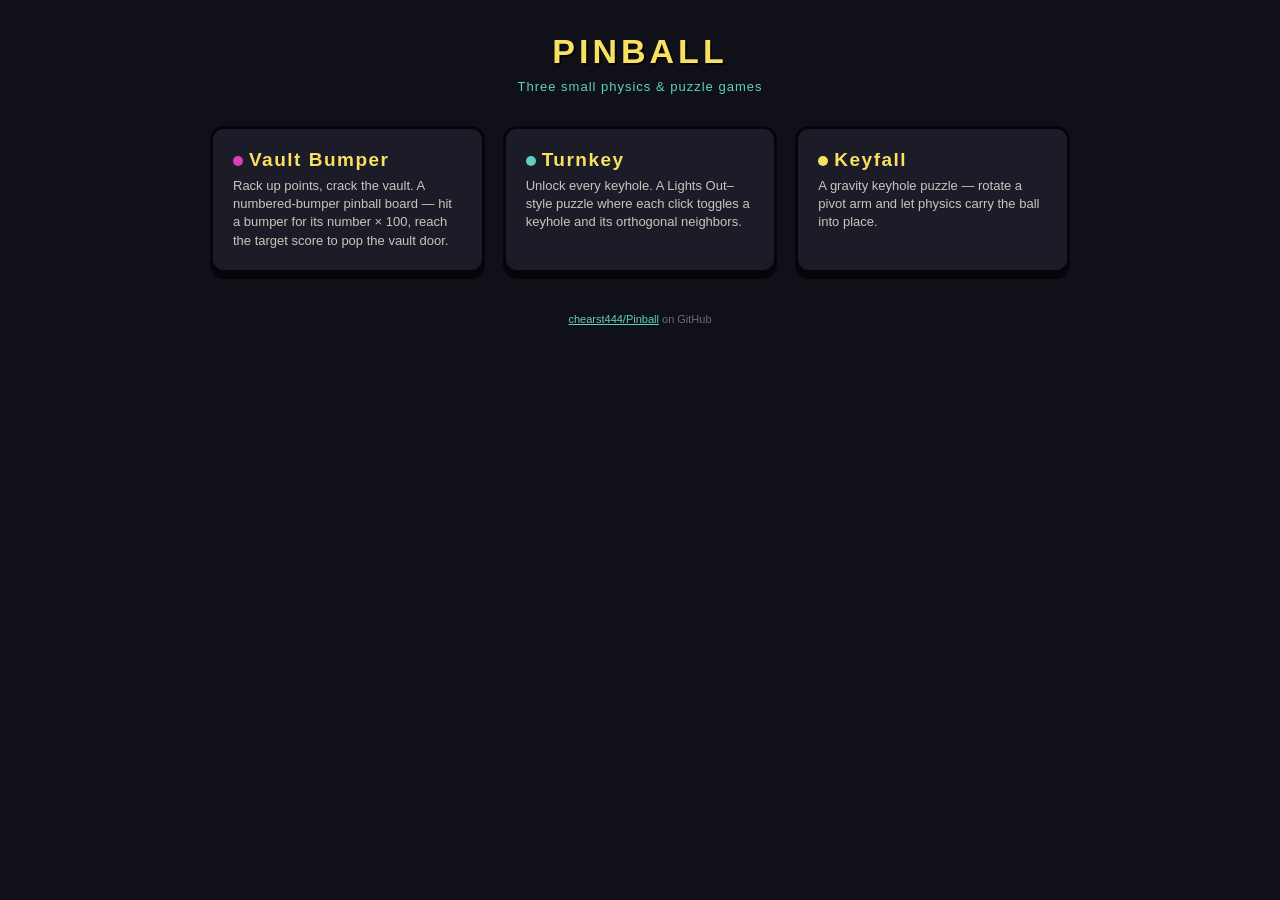
==== index.html @ 2b2056b1 "Add gh-pages: consolidated site linking all three games Landing page plus each of the three game bra" ====
<!DOCTYPE html>
<html lang="en">
<head>
<meta charset="UTF-8">
<meta name="viewport" content="width=device-width, initial-scale=1.0">
<title>Pinball</title>
<style>
  :root {
    --ink: #101018;
    --ink-soft: #1c1c28;
    --ink-line: #05050a;
    --teal: #60d0c0;
    --magenta: #d840b8;
    --yellow: #f8e060;
    --paper: #e9e6da;
  }
  * { box-sizing: border-box; }
  html, body {
    margin: 0;
    padding: 0;
    background: var(--ink);
    color: var(--paper);
    font-family: "Trebuchet MS", "Segoe UI", Verdana, sans-serif;
    min-height: 100%;
    min-height: 100dvh;
  }
  .wrap {
    max-width: 900px;
    margin: 0 auto;
    padding: 32px 20px 56px;
  }
  header {
    text-align: center;
    margin-bottom: 32px;
  }
  h1 {
    margin: 0;
    font-size: 34px;
    letter-spacing: 4px;
    color: var(--yellow);
    text-shadow: 2px 2px 0 var(--ink-line);
  }
  .tagline {
    margin: 8px 0 0;
    color: var(--teal);
    font-size: 13px;
    letter-spacing: 1px;
  }
  .grid {
    display: grid;
    grid-template-columns: repeat(auto-fit, minmax(240px, 1fr));
    gap: 18px;
  }
  a.card {
    display: block;
    background: var(--ink-soft);
    border: 3px solid var(--ink-line);
    border-radius: 14px;
    padding: 20px;
    text-decoration: none;
    color: var(--paper);
    transition: transform 0.15s ease, border-color 0.15s ease;
    box-shadow: 0 6px 0 var(--ink-line);
  }
  a.card:hover {
    transform: translateY(-3px);
    border-color: var(--yellow);
  }
  a.card:active { transform: translateY(0); }
  .card h2 {
    margin: 0 0 6px;
    font-size: 19px;
    letter-spacing: 1.5px;
    color: var(--yellow);
  }
  .card p {
    margin: 0;
    font-size: 13px;
    color: #c8c6ba;
    line-height: 1.4;
  }
  .swatch {
    display: inline-block;
    width: 10px; height: 10px;
    border-radius: 50%;
    margin-right: 6px;
  }
  footer {
    text-align: center;
    margin-top: 40px;
    font-size: 11px;
    color: #6c6c80;
  }
  footer a { color: var(--teal); }
</style>
</head>
<body>
  <div class="wrap">
    <header>
      <h1>PINBALL</h1>
      <p class="tagline">Three small physics &amp; puzzle games</p>
    </header>
    <div class="grid">
      <a class="card" href="vault-bumper/">
        <h2><span class="swatch" style="background:var(--magenta)"></span>Vault Bumper</h2>
        <p>Rack up points, crack the vault. A numbered-bumper pinball board — hit a bumper for its number &times; 100, reach the target score to pop the vault door.</p>
      </a>
      <a class="card" href="turnkey/">
        <h2><span class="swatch" style="background:var(--teal)"></span>Turnkey</h2>
        <p>Unlock every keyhole. A Lights Out&ndash;style puzzle where each click toggles a keyhole and its orthogonal neighbors.</p>
      </a>
      <a class="card" href="keyfall/">
        <h2><span class="swatch" style="background:var(--yellow)"></span>Keyfall</h2>
        <p>A gravity keyhole puzzle &mdash; rotate a pivot arm and let physics carry the ball into place.</p>
      </a>
    </div>
    <footer>
      <a href="https://github.com/chearst444/Pinball">chearst444/Pinball</a> on GitHub
    </footer>
  </div>
</body>
</html>
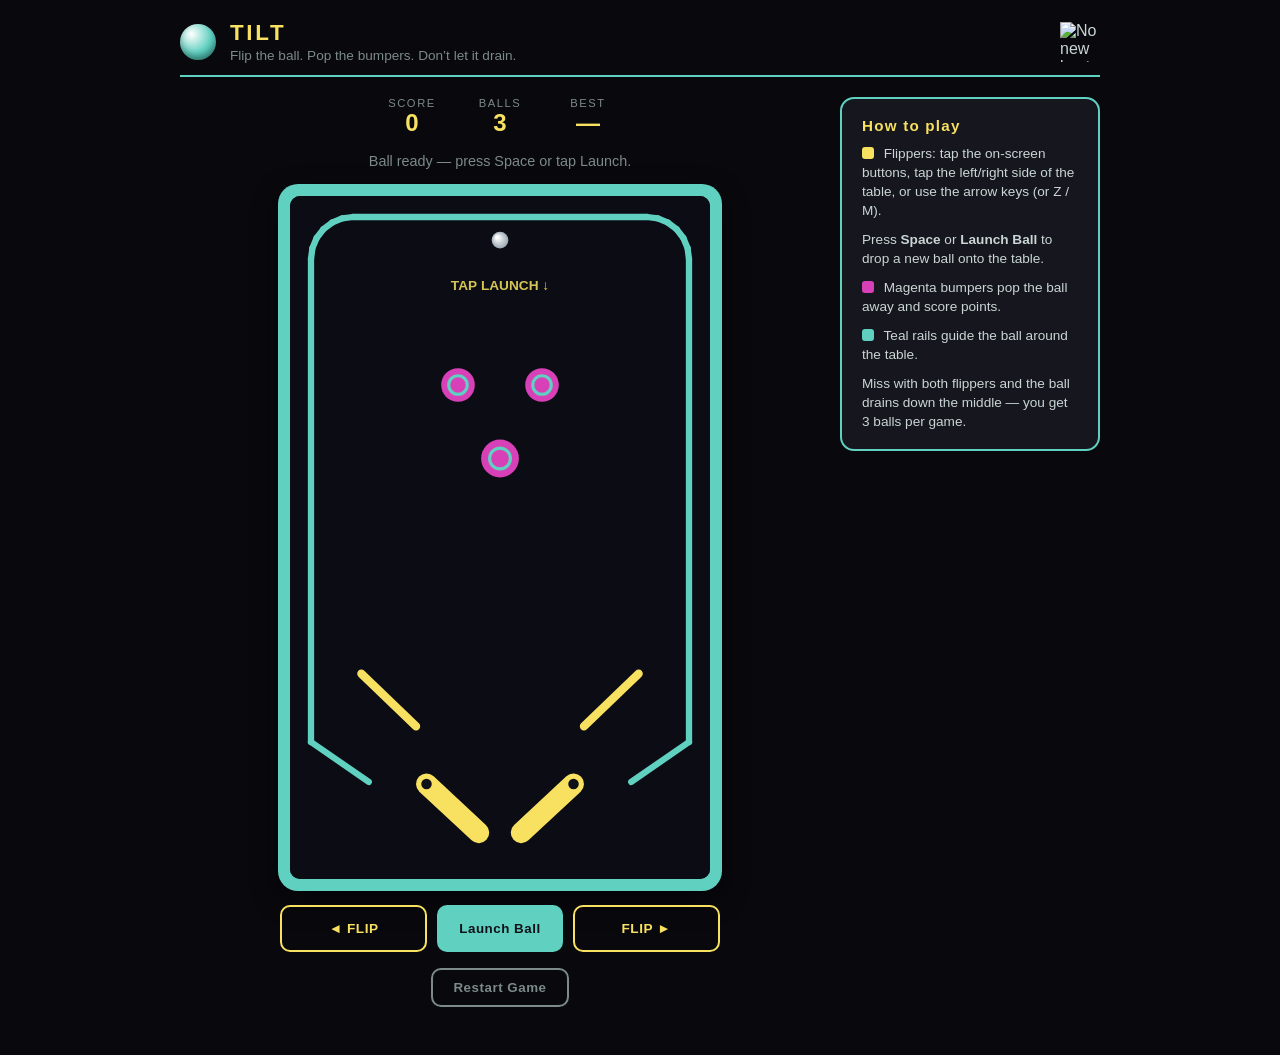
==== commit ccb5bbe7: "Replace keyhole puzzle with a real physics-based pinball table The old "Turnkey" game was a Lights-O" ====
--- a/index.html
+++ b/index.html
@@ -2,121 +2,80 @@
 <html lang="en">
 <head>
 <meta charset="UTF-8">
-<meta name="viewport" content="width=device-width, initial-scale=1.0">
-<title>Pinball</title>
-<style>
-  :root {
-    --ink: #101018;
-    --ink-soft: #1c1c28;
-    --ink-line: #05050a;
-    --teal: #60d0c0;
-    --magenta: #d840b8;
-    --yellow: #f8e060;
-    --paper: #e9e6da;
-  }
-  * { box-sizing: border-box; }
-  html, body {
-    margin: 0;
-    padding: 0;
-    background: var(--ink);
-    color: var(--paper);
-    font-family: "Trebuchet MS", "Segoe UI", Verdana, sans-serif;
-    min-height: 100%;
-    min-height: 100dvh;
-  }
-  .wrap {
-    max-width: 900px;
-    margin: 0 auto;
-    padding: 32px 20px 56px;
-  }
-  header {
-    text-align: center;
-    margin-bottom: 32px;
-  }
-  h1 {
-    margin: 0;
-    font-size: 34px;
-    letter-spacing: 4px;
-    color: var(--yellow);
-    text-shadow: 2px 2px 0 var(--ink-line);
-  }
-  .tagline {
-    margin: 8px 0 0;
-    color: var(--teal);
-    font-size: 13px;
-    letter-spacing: 1px;
-  }
-  .grid {
-    display: grid;
-    grid-template-columns: repeat(auto-fit, minmax(240px, 1fr));
-    gap: 18px;
-  }
-  a.card {
-    display: block;
-    background: var(--ink-soft);
-    border: 3px solid var(--ink-line);
-    border-radius: 14px;
-    padding: 20px;
-    text-decoration: none;
-    color: var(--paper);
-    transition: transform 0.15s ease, border-color 0.15s ease;
-    box-shadow: 0 6px 0 var(--ink-line);
-  }
-  a.card:hover {
-    transform: translateY(-3px);
-    border-color: var(--yellow);
-  }
-  a.card:active { transform: translateY(0); }
-  .card h2 {
-    margin: 0 0 6px;
-    font-size: 19px;
-    letter-spacing: 1.5px;
-    color: var(--yellow);
-  }
-  .card p {
-    margin: 0;
-    font-size: 13px;
-    color: #c8c6ba;
-    line-height: 1.4;
-  }
-  .swatch {
-    display: inline-block;
-    width: 10px; height: 10px;
-    border-radius: 50%;
-    margin-right: 6px;
-  }
-  footer {
-    text-align: center;
-    margin-top: 40px;
-    font-size: 11px;
-    color: #6c6c80;
-  }
-  footer a { color: var(--teal); }
-</style>
+<meta name="viewport" content="width=device-width, initial-scale=1.0, maximum-scale=1.0, user-scalable=no">
+<title>Tilt</title>
+<link rel="stylesheet" href="css/style.css">
 </head>
 <body>
-  <div class="wrap">
-    <header>
-      <h1>PINBALL</h1>
-      <p class="tagline">Three small physics &amp; puzzle games</p>
+  <div class="app">
+    <header class="topbar">
+      <div class="brand">
+        <span class="brand-icon" aria-hidden="true"></span>
+        <div>
+          <h1>TILT</h1>
+          <p class="tagline">Flip the ball. Pop the bumpers. Don&rsquo;t let it drain.</p>
+        </div>
+      </div>
+      <div class="trophy" id="trophySlot" title="Beat your best score to earn the star">
+        <img id="trophyLocked" src="assets/star_outline.png" alt="No new best yet">
+        <img id="trophyUnlocked" src="assets/star.png" alt="New best score" hidden>
+      </div>
     </header>
-    <div class="grid">
-      <a class="card" href="vault-bumper/">
-        <h2><span class="swatch" style="background:var(--magenta)"></span>Vault Bumper</h2>
-        <p>Rack up points, crack the vault. A numbered-bumper pinball board — hit a bumper for its number &times; 100, reach the target score to pop the vault door.</p>
-      </a>
-      <a class="card" href="turnkey/">
-        <h2><span class="swatch" style="background:var(--teal)"></span>Turnkey</h2>
-        <p>Unlock every keyhole. A Lights Out&ndash;style puzzle where each click toggles a keyhole and its orthogonal neighbors.</p>
-      </a>
-      <a class="card" href="keyfall/">
-        <h2><span class="swatch" style="background:var(--yellow)"></span>Keyfall</h2>
-        <p>A gravity keyhole puzzle &mdash; rotate a pivot arm and let physics carry the ball into place.</p>
-      </a>
+
+    <main class="playarea">
+      <div class="hud">
+        <div class="stat">
+          <span class="stat-label">Score</span>
+          <span class="stat-value" id="scoreValue">0</span>
+        </div>
+        <div class="stat">
+          <span class="stat-label">Balls</span>
+          <span class="stat-value" id="ballsValue">3</span>
+        </div>
+        <div class="stat">
+          <span class="stat-label">Best</span>
+          <span class="stat-value" id="bestValue">&mdash;</span>
+        </div>
+      </div>
+
+      <p class="status" id="statusLine">Press Launch or tap Space to serve the ball.</p>
+
+      <div class="table-frame">
+        <canvas id="tableCanvas" aria-label="Pinball table"></canvas>
+      </div>
+
+      <div class="flipper-controls">
+        <button type="button" class="flipper-btn" id="leftFlipperBtn" aria-label="Left flipper">&#9668; FLIP</button>
+        <button type="button" class="btn primary launch-btn" id="launchBtn">Launch Ball</button>
+        <button type="button" class="flipper-btn" id="rightFlipperBtn" aria-label="Right flipper">FLIP &#9658;</button>
+      </div>
+
+      <div class="controls">
+        <button id="restartBtn" class="btn ghost">Restart Game</button>
+      </div>
+    </main>
+
+    <aside class="legend">
+      <h2>How to play</h2>
+      <ul>
+        <li><span class="swatch swatch-yellow"></span> Flippers: tap the on-screen buttons, tap the left/right side of the table, or use the arrow keys (or Z / M).</li>
+        <li>Press <strong>Space</strong> or <strong>Launch Ball</strong> to drop a new ball onto the table.</li>
+        <li><span class="swatch swatch-magenta"></span> Magenta bumpers pop the ball away and score points.</li>
+        <li><span class="swatch swatch-teal"></span> Teal rails guide the ball around the table.</li>
+        <li>Miss with both flippers and the ball drains down the middle &mdash; you get 3 balls per game.</li>
+      </ul>
+    </aside>
+  </div>
+
+  <div class="game-overlay" id="gameOverOverlay" hidden>
+    <div class="game-card">
+      <div class="burst" id="starBurst" aria-hidden="true"></div>
+      <h2>Game Over</h2>
+      <p id="gameOverLine">Final score 0.</p>
+      <button class="btn primary" id="playAgainBtn">Play Again</button>
     </div>
-    <footer>
-      <a href="https://github.com/chearst444/Pinball">chearst444/Pinball</a> on GitHub
-    </footer>
   </div>
+
+  <script src="js/game.js"></script>
 </body>
 </html>
--- a/css/style.css
+++ b/css/style.css
@@ -0,0 +1,294 @@
+:root {
+  --ink: #101018;
+  --yellow: #f8e060;
+  --magenta: #d840b8;
+  --teal: #60d0c0;
+
+  --page-bg: #08080d;
+  --panel-bg: #16161f;
+  --text-soft: #c9d6d3;
+  --text-dim: #7c8a89;
+}
+
+* { box-sizing: border-box; }
+
+html, body {
+  margin: 0;
+  min-height: 100%;
+  background: var(--page-bg);
+  color: var(--text-soft);
+  font-family: "Segoe UI", "Helvetica Neue", Arial, sans-serif;
+}
+
+.app {
+  max-width: 960px;
+  margin: 0 auto;
+  padding: 20px 20px 48px;
+  display: grid;
+  grid-template-columns: 1fr;
+  gap: 20px;
+}
+
+@media (min-width: 780px) {
+  .app {
+    grid-template-columns: 1fr 260px;
+    align-items: start;
+  }
+  .topbar { grid-column: 1 / -1; }
+}
+
+/* ---------- topbar ---------- */
+
+.topbar {
+  display: flex;
+  align-items: center;
+  justify-content: space-between;
+  gap: 16px;
+  padding-bottom: 12px;
+  border-bottom: 2px solid var(--teal);
+}
+
+.brand { display: flex; align-items: center; gap: 14px; }
+
+.brand-icon {
+  width: 36px;
+  height: 36px;
+  flex: none;
+  border-radius: 50%;
+  background: radial-gradient(circle at 32% 28%, #ffffff, var(--teal) 55%, #2c8f84 100%);
+  box-shadow: inset 0 -4px 6px rgba(0, 0, 0, 0.3);
+}
+
+.brand h1 {
+  margin: 0;
+  font-size: 1.4rem;
+  letter-spacing: 0.12em;
+  color: var(--yellow);
+}
+
+.tagline {
+  margin: 2px 0 0;
+  font-size: 0.85rem;
+  color: var(--text-dim);
+}
+
+.trophy { position: relative; width: 40px; height: 40px; flex: none; }
+.trophy img {
+  position: absolute;
+  inset: 0;
+  width: 100%;
+  height: 100%;
+  object-fit: contain;
+  transition: transform 0.4s ease, opacity 0.4s ease;
+}
+.trophy.pop img#trophyUnlocked { animation: trophy-pop 0.6s ease; }
+
+@keyframes trophy-pop {
+  0% { transform: scale(0.2) rotate(-40deg); opacity: 0; }
+  60% { transform: scale(1.25) rotate(10deg); opacity: 1; }
+  100% { transform: scale(1) rotate(0deg); opacity: 1; }
+}
+
+/* ---------- hud / stats ---------- */
+
+.playarea { display: flex; flex-direction: column; align-items: center; gap: 16px; }
+
+.hud {
+  width: 100%;
+  display: flex;
+  align-items: center;
+  justify-content: center;
+  gap: 24px;
+  flex-wrap: wrap;
+}
+
+.stat {
+  display: flex;
+  flex-direction: column;
+  align-items: center;
+  min-width: 64px;
+}
+.stat-label {
+  font-size: 0.7rem;
+  letter-spacing: 0.14em;
+  text-transform: uppercase;
+  color: var(--text-dim);
+}
+.stat-value {
+  font-size: 1.5rem;
+  font-weight: 700;
+  color: var(--yellow);
+  font-variant-numeric: tabular-nums;
+}
+
+.status {
+  margin: 0;
+  font-size: 0.9rem;
+  color: var(--text-dim);
+  text-align: center;
+  min-height: 1.2em;
+}
+
+/* ---------- table ---------- */
+
+.table-frame {
+  padding: 10px;
+  background: var(--teal);
+  border-radius: 18px;
+  box-shadow: 0 0 0 2px var(--teal), 0 10px 30px rgba(0, 0, 0, 0.45);
+  width: min(92vw, 440px);
+}
+
+#tableCanvas {
+  display: block;
+  width: 100%;
+  aspect-ratio: 400 / 650;
+  border-radius: 10px;
+  background: var(--ink);
+  touch-action: none;
+  -webkit-tap-highlight-color: transparent;
+}
+
+/* ---------- flipper controls ---------- */
+
+.flipper-controls {
+  display: flex;
+  align-items: stretch;
+  gap: 10px;
+  width: min(92vw, 440px);
+}
+
+.flipper-btn {
+  flex: 1;
+  border: 2px solid var(--yellow);
+  background: transparent;
+  color: var(--yellow);
+  font-weight: 700;
+  letter-spacing: 0.04em;
+  font-size: 0.85rem;
+  border-radius: 10px;
+  padding: 14px 8px;
+  cursor: pointer;
+  transition: background 0.1s ease, color 0.1s ease;
+  -webkit-tap-highlight-color: transparent;
+  touch-action: none;
+  user-select: none;
+}
+.flipper-btn:hover { background: rgba(248, 224, 96, 0.15); }
+.flipper-btn:active,
+.flipper-btn.is-pressed {
+  background: var(--yellow);
+  color: var(--ink);
+}
+
+.launch-btn { flex: none; padding: 10px 18px; }
+
+/* ---------- controls ---------- */
+
+.controls { display: flex; gap: 12px; }
+
+.btn {
+  border: 2px solid var(--teal);
+  background: transparent;
+  color: var(--teal);
+  font-weight: 700;
+  letter-spacing: 0.04em;
+  padding: 10px 20px;
+  border-radius: 10px;
+  cursor: pointer;
+  transition: background 0.15s ease, color 0.15s ease, transform 0.1s ease;
+}
+.btn:hover { background: rgba(96, 208, 192, 0.15); }
+.btn:active { transform: translateY(1px); }
+.btn.primary { background: var(--teal); color: var(--ink); }
+.btn.primary:hover { background: #79dcce; }
+.btn.ghost { border-color: var(--text-dim); color: var(--text-dim); }
+.btn.ghost:hover { border-color: var(--teal); color: var(--teal); background: transparent; }
+
+/* ---------- legend ---------- */
+
+.legend {
+  background: var(--panel-bg);
+  border: 2px solid var(--teal);
+  border-radius: 14px;
+  padding: 18px 20px;
+  align-self: start;
+}
+.legend h2 {
+  margin: 0 0 10px;
+  font-size: 0.95rem;
+  letter-spacing: 0.08em;
+  color: var(--yellow);
+}
+.legend ul { margin: 0; padding-left: 0; list-style: none; display: flex; flex-direction: column; gap: 10px; }
+.legend li { font-size: 0.85rem; color: var(--text-soft); line-height: 1.4; }
+.swatch {
+  display: inline-block;
+  width: 12px;
+  height: 12px;
+  border-radius: 3px;
+  margin-right: 6px;
+  vertical-align: -1px;
+}
+.swatch-ink { background: var(--ink); border: 1px solid var(--teal); }
+.swatch-yellow { background: var(--yellow); }
+.swatch-magenta { background: var(--magenta); }
+.swatch-teal { background: var(--teal); }
+
+/* ---------- solved overlay ---------- */
+
+.game-overlay {
+  position: fixed;
+  inset: 0;
+  background: rgba(8, 8, 13, 0.86);
+  display: flex;
+  align-items: center;
+  justify-content: center;
+  z-index: 10;
+  animation: fade-in 0.25s ease;
+}
+.game-overlay[hidden] { display: none; }
+@keyframes fade-in { from { opacity: 0; } to { opacity: 1; } }
+
+.game-card {
+  position: relative;
+  background: var(--panel-bg);
+  border: 2px solid var(--teal);
+  border-radius: 18px;
+  padding: 40px 44px;
+  text-align: center;
+  min-width: 280px;
+  overflow: visible;
+}
+.game-card h2 {
+  margin: 0 0 6px;
+  color: var(--yellow);
+  font-size: 1.6rem;
+  letter-spacing: 0.06em;
+}
+.game-card p { margin: 0 0 20px; color: var(--text-soft); }
+
+.burst {
+  position: absolute;
+  inset: -20px;
+  pointer-events: none;
+}
+.burst img {
+  position: absolute;
+  top: 50%;
+  left: 50%;
+  width: 30px;
+  height: 30px;
+  margin: -15px 0 0 -15px;
+  animation: burst-fly var(--dur, 0.9s) ease-out forwards;
+  animation-delay: var(--delay, 0s);
+  opacity: 0;
+}
+@keyframes burst-fly {
+  0% { transform: translate(0, 0) scale(0.2) rotate(0deg); opacity: 0; }
+  15% { opacity: 1; }
+  100% {
+    transform: translate(var(--tx, 80px), var(--ty, -80px)) scale(1) rotate(var(--rot, 220deg));
+    opacity: 0;
+  }
+}
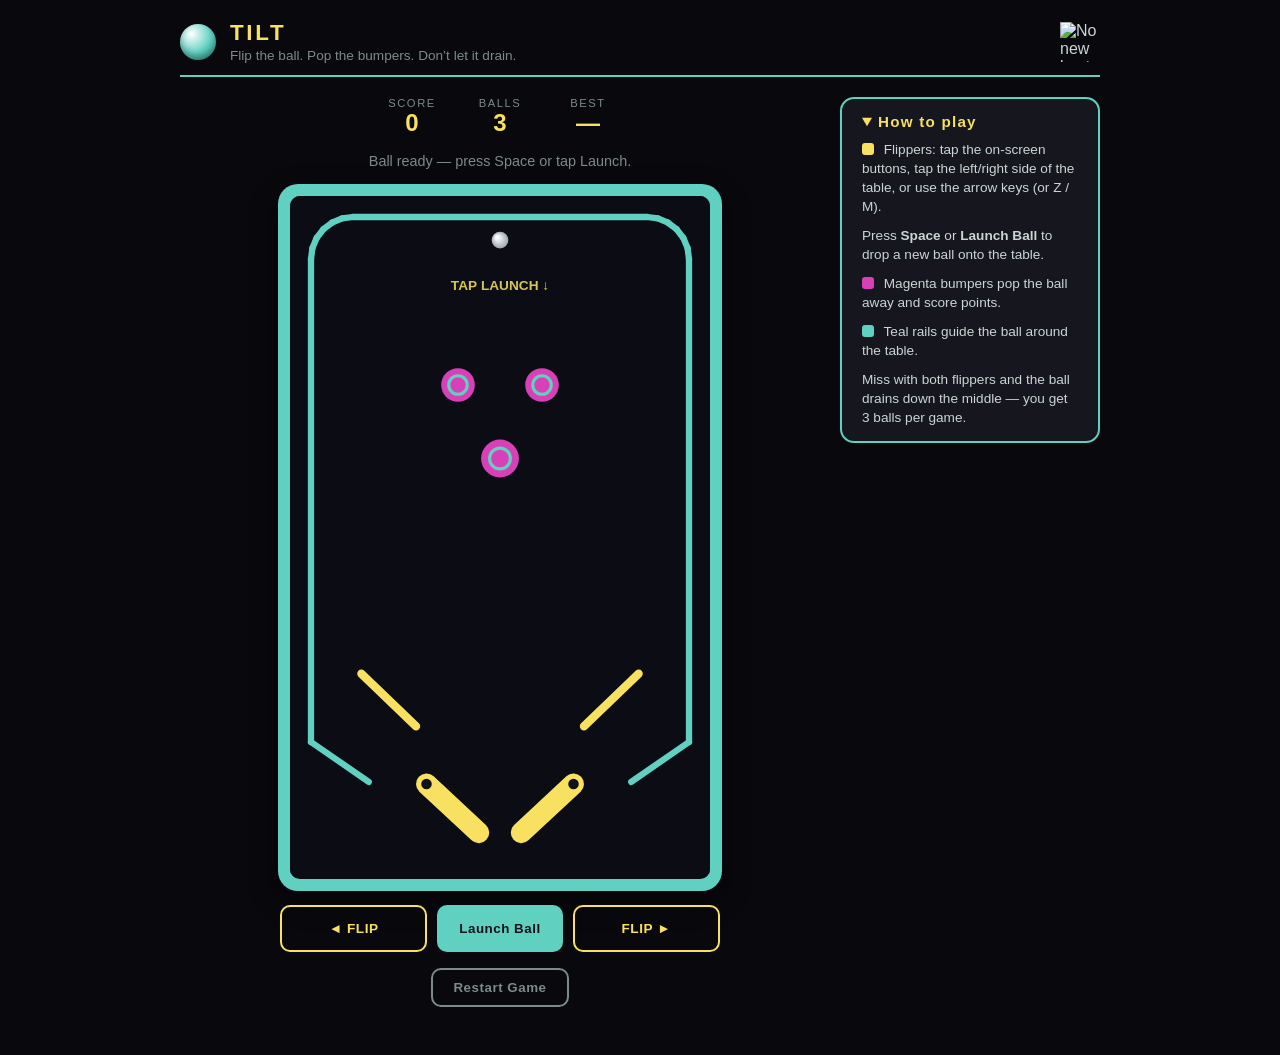
==== commit 485e6eed: "Fix mobile layout so the game fits on-screen without scrolling On a phone, the table was sized off t" ====
--- a/index.html
+++ b/index.html
@@ -55,8 +55,8 @@
       </div>
     </main>
 
-    <aside class="legend">
-      <h2>How to play</h2>
+    <details class="legend" id="legendDetails">
+      <summary>How to play</summary>
       <ul>
         <li><span class="swatch swatch-yellow"></span> Flippers: tap the on-screen buttons, tap the left/right side of the table, or use the arrow keys (or Z / M).</li>
         <li>Press <strong>Space</strong> or <strong>Launch Ball</strong> to drop a new ball onto the table.</li>
@@ -64,7 +64,7 @@
         <li><span class="swatch swatch-teal"></span> Teal rails guide the ball around the table.</li>
         <li>Miss with both flippers and the ball drains down the middle &mdash; you get 3 balls per game.</li>
       </ul>
-    </aside>
+    </details>
   </div>
 
   <div class="game-overlay" id="gameOverOverlay" hidden>
--- a/css/style.css
+++ b/css/style.css
@@ -35,6 +35,56 @@
     align-items: start;
   }
   .topbar { grid-column: 1 / -1; }
+}
+
+/* Below the desktop breakpoint the whole game is one column that must fit
+   a phone screen without scrolling — the flippers need to stay on-screen
+   during play. Turn .app into a height-locked flex column so the table
+   is the one element that flexes to whatever room is left. */
+@media (max-width: 779px) {
+  html, body { height: 100%; }
+
+  .app {
+    display: flex;
+    flex-direction: column;
+    height: 100vh;
+    height: 100dvh;
+    padding: 10px 12px 12px;
+    gap: 8px;
+    overflow: hidden;
+  }
+
+  .topbar, .hud, .status, .flipper-controls, .controls, .legend {
+    flex: none;
+  }
+
+  .tagline { display: none; }
+
+  .playarea {
+    flex: 1 1 auto;
+    min-height: 0;
+    gap: 8px;
+  }
+
+  .table-frame {
+    flex: 1 1 auto;
+    min-height: 0;
+    width: 100%;
+    max-width: none;
+    display: flex;
+    align-items: center;
+    justify-content: center;
+    padding: 8px;
+  }
+
+  #tableCanvas {
+    width: auto;
+    height: 100%;
+    max-width: 100%;
+    max-height: 100%;
+  }
+
+  .legend { max-height: 40vh; overflow-y: auto; }
 }
 
 /* ---------- topbar ---------- */
@@ -211,15 +261,19 @@
   background: var(--panel-bg);
   border: 2px solid var(--teal);
   border-radius: 14px;
-  padding: 18px 20px;
+  padding: 14px 20px;
   align-self: start;
 }
-.legend h2 {
-  margin: 0 0 10px;
+.legend summary {
+  margin: 0;
   font-size: 0.95rem;
   letter-spacing: 0.08em;
   color: var(--yellow);
-}
+  font-weight: 700;
+  cursor: pointer;
+  -webkit-tap-highlight-color: transparent;
+}
+.legend[open] summary { margin-bottom: 10px; }
 .legend ul { margin: 0; padding-left: 0; list-style: none; display: flex; flex-direction: column; gap: 10px; }
 .legend li { font-size: 0.85rem; color: var(--text-soft); line-height: 1.4; }
 .swatch {
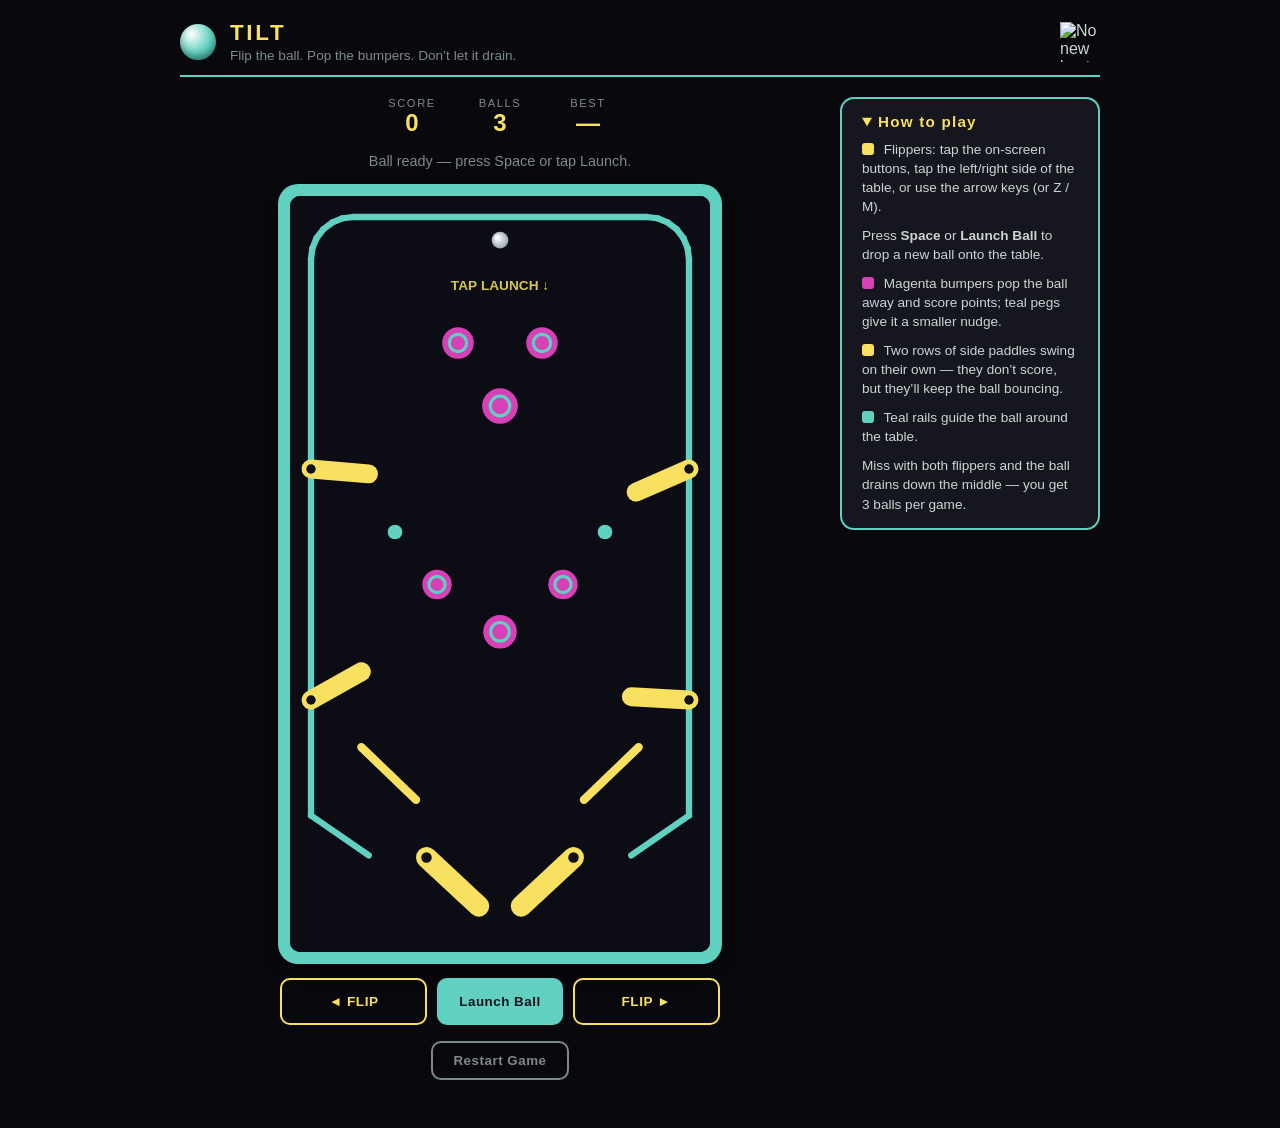
==== commit b9bffbd3: "Add two rows of auto-sweeping side flippers and a busier midfield - Two rows of small paddles mounte" ====
--- a/index.html
+++ b/index.html
@@ -60,7 +60,8 @@
       <ul>
         <li><span class="swatch swatch-yellow"></span> Flippers: tap the on-screen buttons, tap the left/right side of the table, or use the arrow keys (or Z / M).</li>
         <li>Press <strong>Space</strong> or <strong>Launch Ball</strong> to drop a new ball onto the table.</li>
-        <li><span class="swatch swatch-magenta"></span> Magenta bumpers pop the ball away and score points.</li>
+        <li><span class="swatch swatch-magenta"></span> Magenta bumpers pop the ball away and score points; teal pegs give it a smaller nudge.</li>
+        <li><span class="swatch swatch-yellow"></span> Two rows of side paddles swing on their own &mdash; they don&rsquo;t score, but they&rsquo;ll keep the ball bouncing.</li>
         <li><span class="swatch swatch-teal"></span> Teal rails guide the ball around the table.</li>
         <li>Miss with both flippers and the ball drains down the middle &mdash; you get 3 balls per game.</li>
       </ul>
--- a/css/style.css
+++ b/css/style.css
@@ -60,10 +60,29 @@
 
   .tagline { display: none; }
 
+  /* The table grew two extra rows of stuff to bounce off; claw the room
+     back from the chrome around it rather than the table itself. */
+  .topbar { padding-bottom: 6px; gap: 10px; }
+  .brand { gap: 8px; }
+  .brand-icon { width: 26px; height: 26px; }
+  .brand h1 { font-size: 1.05rem; }
+  .trophy { width: 30px; height: 30px; }
+
+  .hud { gap: 16px; }
+  .stat { min-width: 52px; }
+  .stat-label { font-size: 0.6rem; }
+  .stat-value { font-size: 1.15rem; }
+
+  .status { font-size: 0.78rem; min-height: 1em; }
+
+  .flipper-btn { padding: 10px 8px; font-size: 0.78rem; }
+  .launch-btn { padding: 8px 14px; }
+  .controls .btn { padding: 6px 16px; font-size: 0.8rem; }
+
   .playarea {
     flex: 1 1 auto;
     min-height: 0;
-    gap: 8px;
+    gap: 6px;
   }
 
   .table-frame {
@@ -71,10 +90,10 @@
     min-height: 0;
     width: 100%;
     max-width: none;
+    padding: 6px;
     display: flex;
     align-items: center;
     justify-content: center;
-    padding: 8px;
   }
 
   #tableCanvas {
@@ -84,7 +103,7 @@
     max-height: 100%;
   }
 
-  .legend { max-height: 40vh; overflow-y: auto; }
+  .legend { padding: 8px 14px; max-height: 30vh; overflow-y: auto; }
 }
 
 /* ---------- topbar ---------- */
@@ -192,7 +211,7 @@
 #tableCanvas {
   display: block;
   width: 100%;
-  aspect-ratio: 400 / 650;
+  aspect-ratio: 400 / 720;
   border-radius: 10px;
   background: var(--ink);
   touch-action: none;
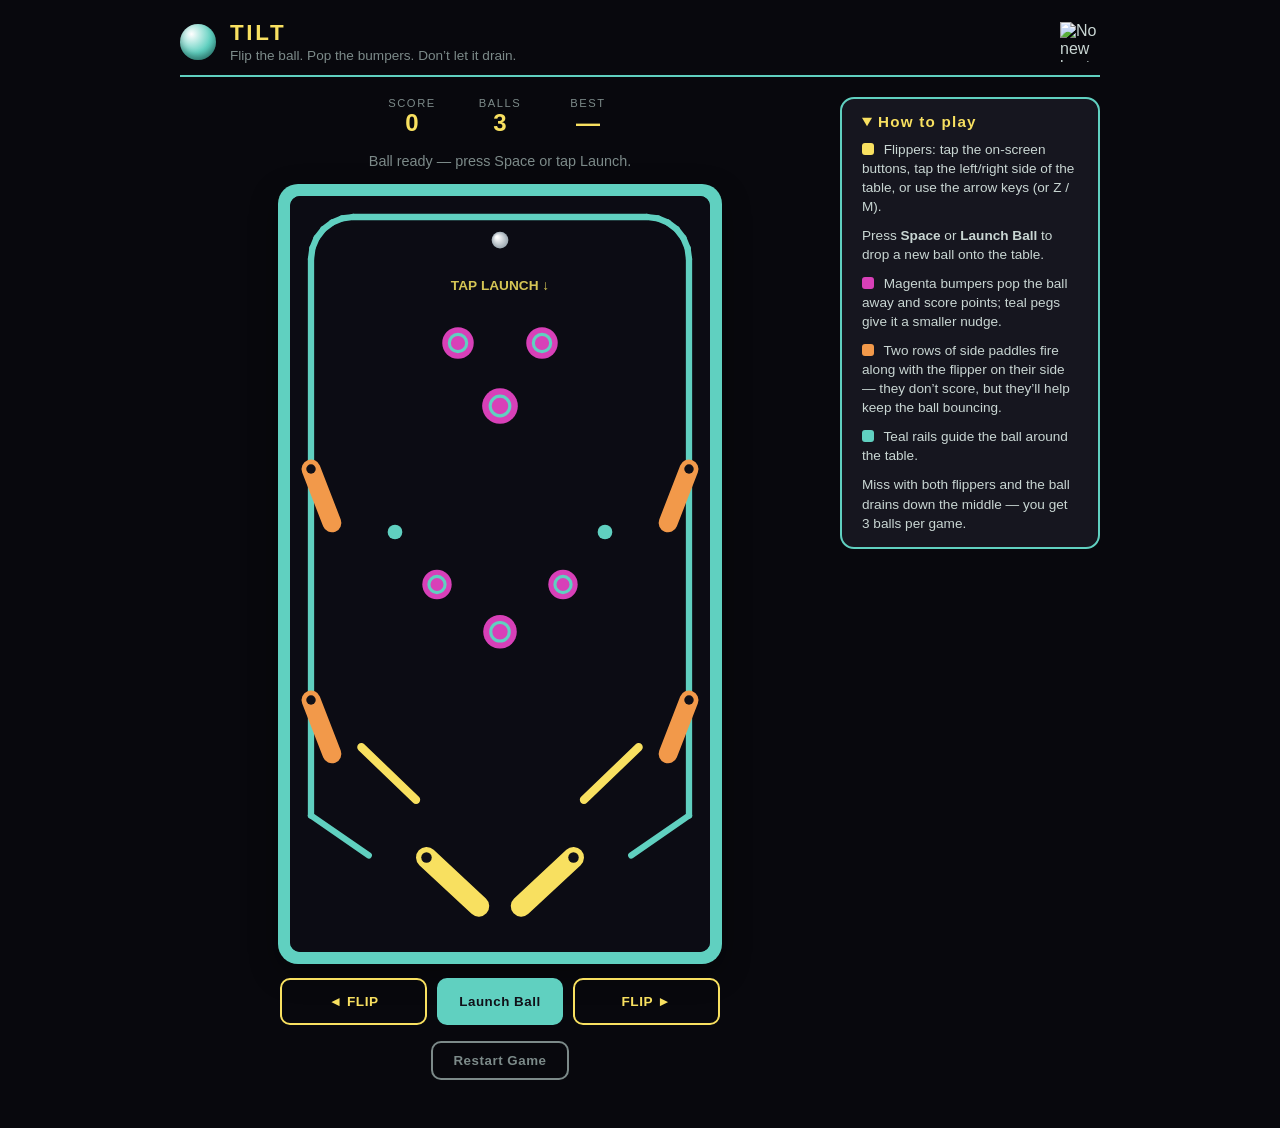
==== commit 7ae547c4: "Side paddles now fire with the flippers instead of auto-sweeping The two rows of side paddles previo" ====
--- a/index.html
+++ b/index.html
@@ -61,7 +61,7 @@
         <li><span class="swatch swatch-yellow"></span> Flippers: tap the on-screen buttons, tap the left/right side of the table, or use the arrow keys (or Z / M).</li>
         <li>Press <strong>Space</strong> or <strong>Launch Ball</strong> to drop a new ball onto the table.</li>
         <li><span class="swatch swatch-magenta"></span> Magenta bumpers pop the ball away and score points; teal pegs give it a smaller nudge.</li>
-        <li><span class="swatch swatch-yellow"></span> Two rows of side paddles swing on their own &mdash; they don&rsquo;t score, but they&rsquo;ll keep the ball bouncing.</li>
+        <li><span class="swatch swatch-orange"></span> Two rows of side paddles fire along with the flipper on their side &mdash; they don&rsquo;t score, but they&rsquo;ll help keep the ball bouncing.</li>
         <li><span class="swatch swatch-teal"></span> Teal rails guide the ball around the table.</li>
         <li>Miss with both flippers and the ball drains down the middle &mdash; you get 3 balls per game.</li>
       </ul>
--- a/css/style.css
+++ b/css/style.css
@@ -3,6 +3,7 @@
   --yellow: #f8e060;
   --magenta: #d840b8;
   --teal: #60d0c0;
+  --orange: #f2994a;
 
   --page-bg: #08080d;
   --panel-bg: #16161f;
@@ -307,6 +308,7 @@
 .swatch-yellow { background: var(--yellow); }
 .swatch-magenta { background: var(--magenta); }
 .swatch-teal { background: var(--teal); }
+.swatch-orange { background: var(--orange); }
 
 /* ---------- solved overlay ---------- */
 
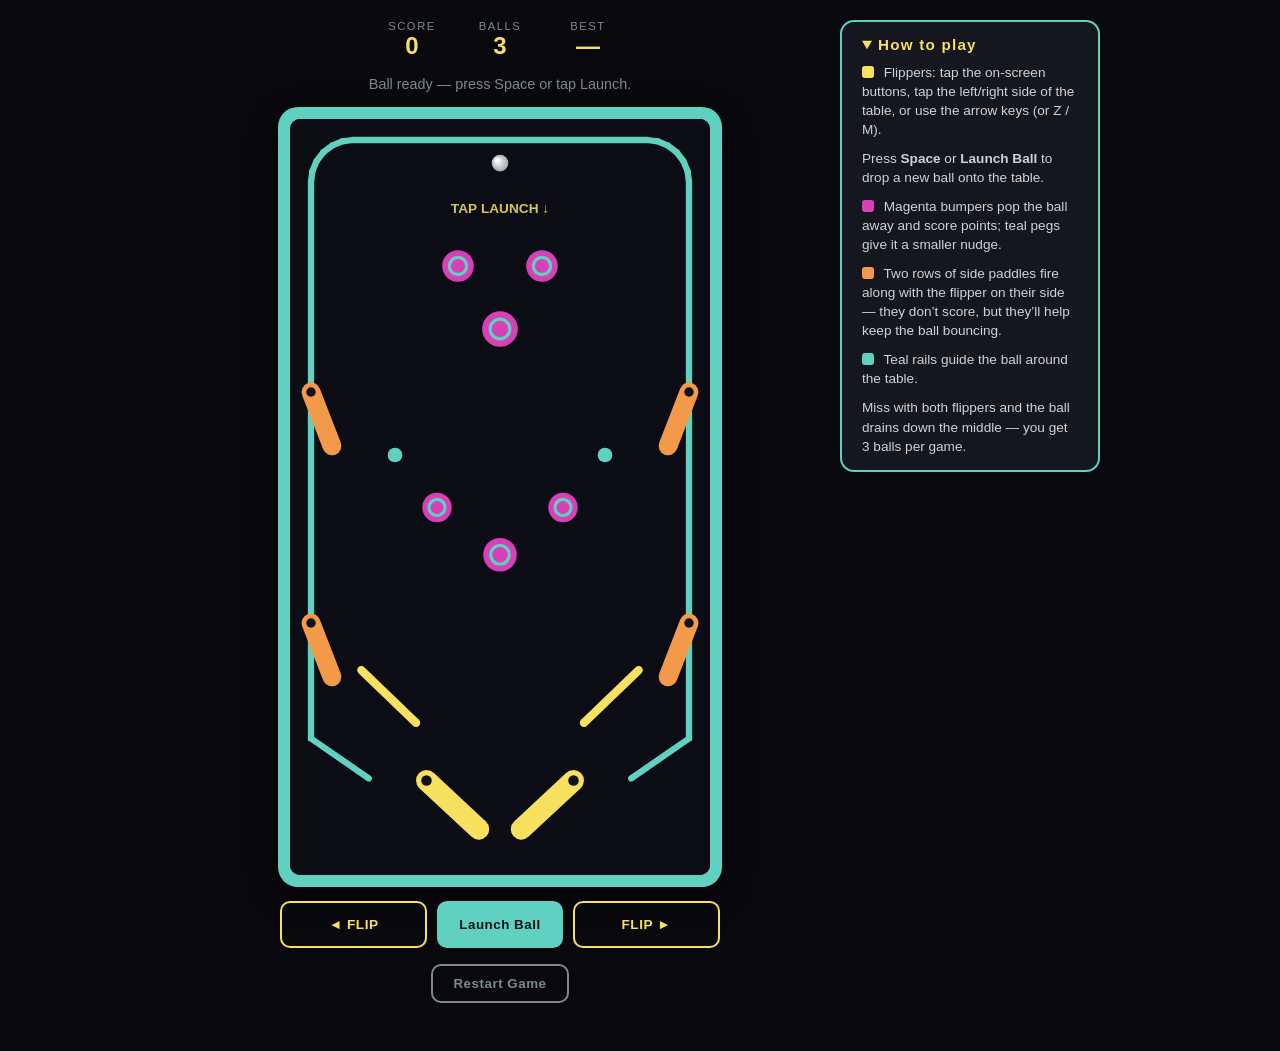
==== commit eb27f3fd: "Drop the title bar and trophy icon to give the table more room Removed the "TILT" header (ball icon," ====
--- a/index.html
+++ b/index.html
@@ -8,20 +8,6 @@
 </head>
 <body>
   <div class="app">
-    <header class="topbar">
-      <div class="brand">
-        <span class="brand-icon" aria-hidden="true"></span>
-        <div>
-          <h1>TILT</h1>
-          <p class="tagline">Flip the ball. Pop the bumpers. Don&rsquo;t let it drain.</p>
-        </div>
-      </div>
-      <div class="trophy" id="trophySlot" title="Beat your best score to earn the star">
-        <img id="trophyLocked" src="assets/star_outline.png" alt="No new best yet">
-        <img id="trophyUnlocked" src="assets/star.png" alt="New best score" hidden>
-      </div>
-    </header>
-
     <main class="playarea">
       <div class="hud">
         <div class="stat">
--- a/css/style.css
+++ b/css/style.css
@@ -35,7 +35,6 @@
     grid-template-columns: 1fr 260px;
     align-items: start;
   }
-  .topbar { grid-column: 1 / -1; }
 }
 
 /* Below the desktop breakpoint the whole game is one column that must fit
@@ -55,20 +54,12 @@
     overflow: hidden;
   }
 
-  .topbar, .hud, .status, .flipper-controls, .controls, .legend {
+  .hud, .status, .flipper-controls, .controls, .legend {
     flex: none;
   }
 
-  .tagline { display: none; }
-
-  /* The table grew two extra rows of stuff to bounce off; claw the room
-     back from the chrome around it rather than the table itself. */
-  .topbar { padding-bottom: 6px; gap: 10px; }
-  .brand { gap: 8px; }
-  .brand-icon { width: 26px; height: 26px; }
-  .brand h1 { font-size: 1.05rem; }
-  .trophy { width: 30px; height: 30px; }
-
+  /* Claw room back from the chrome around the table rather than the
+     table itself. */
   .hud { gap: 16px; }
   .stat { min-width: 52px; }
   .stat-label { font-size: 0.6rem; }
@@ -105,58 +96,6 @@
   }
 
   .legend { padding: 8px 14px; max-height: 30vh; overflow-y: auto; }
-}
-
-/* ---------- topbar ---------- */
-
-.topbar {
-  display: flex;
-  align-items: center;
-  justify-content: space-between;
-  gap: 16px;
-  padding-bottom: 12px;
-  border-bottom: 2px solid var(--teal);
-}
-
-.brand { display: flex; align-items: center; gap: 14px; }
-
-.brand-icon {
-  width: 36px;
-  height: 36px;
-  flex: none;
-  border-radius: 50%;
-  background: radial-gradient(circle at 32% 28%, #ffffff, var(--teal) 55%, #2c8f84 100%);
-  box-shadow: inset 0 -4px 6px rgba(0, 0, 0, 0.3);
-}
-
-.brand h1 {
-  margin: 0;
-  font-size: 1.4rem;
-  letter-spacing: 0.12em;
-  color: var(--yellow);
-}
-
-.tagline {
-  margin: 2px 0 0;
-  font-size: 0.85rem;
-  color: var(--text-dim);
-}
-
-.trophy { position: relative; width: 40px; height: 40px; flex: none; }
-.trophy img {
-  position: absolute;
-  inset: 0;
-  width: 100%;
-  height: 100%;
-  object-fit: contain;
-  transition: transform 0.4s ease, opacity 0.4s ease;
-}
-.trophy.pop img#trophyUnlocked { animation: trophy-pop 0.6s ease; }
-
-@keyframes trophy-pop {
-  0% { transform: scale(0.2) rotate(-40deg); opacity: 0; }
-  60% { transform: scale(1.25) rotate(10deg); opacity: 1; }
-  100% { transform: scale(1) rotate(0deg); opacity: 1; }
 }
 
 /* ---------- hud / stats ---------- */
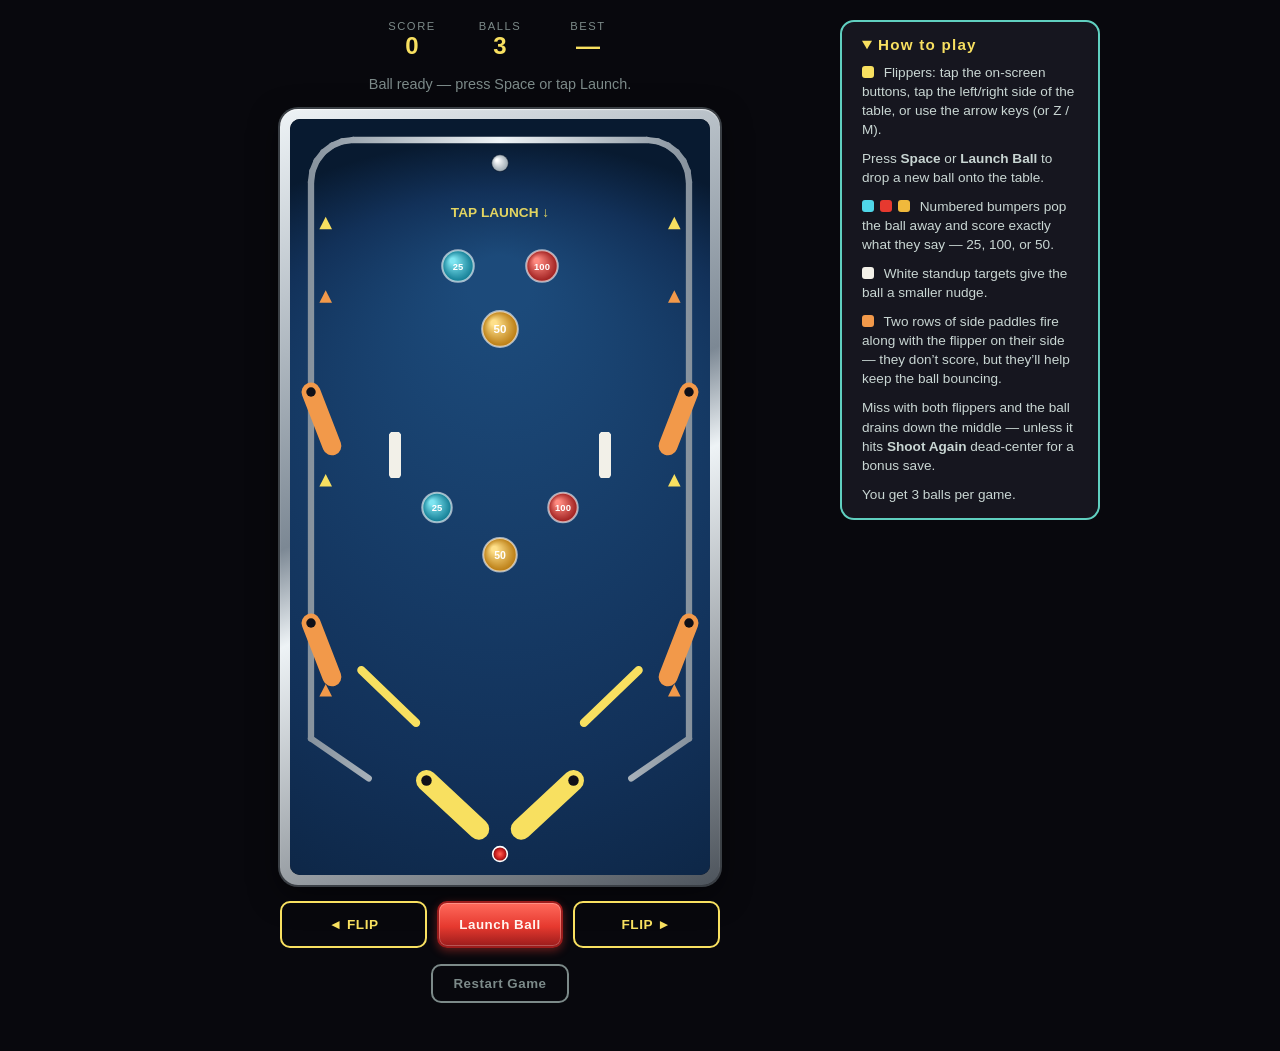
==== commit 206b324e: "Restyle the table after a classic chrome-cabinet pinball machine Visual overhaul to match a referenc" ====
--- a/index.html
+++ b/index.html
@@ -46,10 +46,11 @@
       <ul>
         <li><span class="swatch swatch-yellow"></span> Flippers: tap the on-screen buttons, tap the left/right side of the table, or use the arrow keys (or Z / M).</li>
         <li>Press <strong>Space</strong> or <strong>Launch Ball</strong> to drop a new ball onto the table.</li>
-        <li><span class="swatch swatch-magenta"></span> Magenta bumpers pop the ball away and score points; teal pegs give it a smaller nudge.</li>
+        <li><span class="swatch swatch-cyan"></span><span class="swatch swatch-red"></span><span class="swatch swatch-gold"></span> Numbered bumpers pop the ball away and score exactly what they say &mdash; 25, 100, or 50.</li>
+        <li><span class="swatch swatch-white"></span> White standup targets give the ball a smaller nudge.</li>
         <li><span class="swatch swatch-orange"></span> Two rows of side paddles fire along with the flipper on their side &mdash; they don&rsquo;t score, but they&rsquo;ll help keep the ball bouncing.</li>
-        <li><span class="swatch swatch-teal"></span> Teal rails guide the ball around the table.</li>
-        <li>Miss with both flippers and the ball drains down the middle &mdash; you get 3 balls per game.</li>
+        <li>Miss with both flippers and the ball drains down the middle &mdash; unless it hits <strong>Shoot Again</strong> dead-center for a bonus save.</li>
+        <li>You get 3 balls per game.</li>
       </ul>
     </details>
   </div>
--- a/css/style.css
+++ b/css/style.css
@@ -1,9 +1,13 @@
 :root {
   --ink: #101018;
   --yellow: #f8e060;
-  --magenta: #d840b8;
   --teal: #60d0c0;
   --orange: #f2994a;
+  --white-target: #f2f0e8;
+  --chrome-hi: #eef3f6;
+  --chrome-lo: #7c8894;
+  --red: #e6392f;
+  --red-dark: #9c1c1c;
 
   --page-bg: #08080d;
   --panel-bg: #16161f;
@@ -142,9 +146,9 @@
 
 .table-frame {
   padding: 10px;
-  background: var(--teal);
+  background: linear-gradient(155deg, var(--chrome-hi) 0%, var(--chrome-lo) 45%, var(--chrome-hi) 55%, #4d545c 100%);
   border-radius: 18px;
-  box-shadow: 0 0 0 2px var(--teal), 0 10px 30px rgba(0, 0, 0, 0.45);
+  box-shadow: 0 0 0 2px #3a3f45, 0 10px 30px rgba(0, 0, 0, 0.5), inset 0 1px 1px rgba(255, 255, 255, 0.6);
   width: min(92vw, 440px);
 }
 
@@ -192,6 +196,17 @@
 
 .launch-btn { flex: none; padding: 10px 18px; }
 
+/* #launchBtn (id) intentionally outranks .btn.primary's teal so this one
+   button reads as the "shoot" control, like the reference photo's red
+   shoot-again target. */
+#launchBtn {
+  background: linear-gradient(180deg, #ff6a5c, var(--red) 55%, var(--red-dark));
+  border-color: var(--red-dark);
+  color: #fff5f0;
+  box-shadow: 0 0 0 1px rgba(255, 255, 255, 0.25) inset, 0 3px 8px rgba(230, 57, 47, 0.4);
+}
+#launchBtn:hover { background: linear-gradient(180deg, #ff8477, #f0453a 55%, var(--red-dark)); }
+
 /* ---------- controls ---------- */
 
 .controls { display: flex; gap: 12px; }
@@ -245,9 +260,12 @@
 }
 .swatch-ink { background: var(--ink); border: 1px solid var(--teal); }
 .swatch-yellow { background: var(--yellow); }
-.swatch-magenta { background: var(--magenta); }
 .swatch-teal { background: var(--teal); }
 .swatch-orange { background: var(--orange); }
+.swatch-white { background: var(--white-target); }
+.swatch-red { background: var(--red); }
+.swatch-cyan { background: #4fd6e8; }
+.swatch-gold { background: #f0b93c; }
 
 /* ---------- solved overlay ---------- */
 
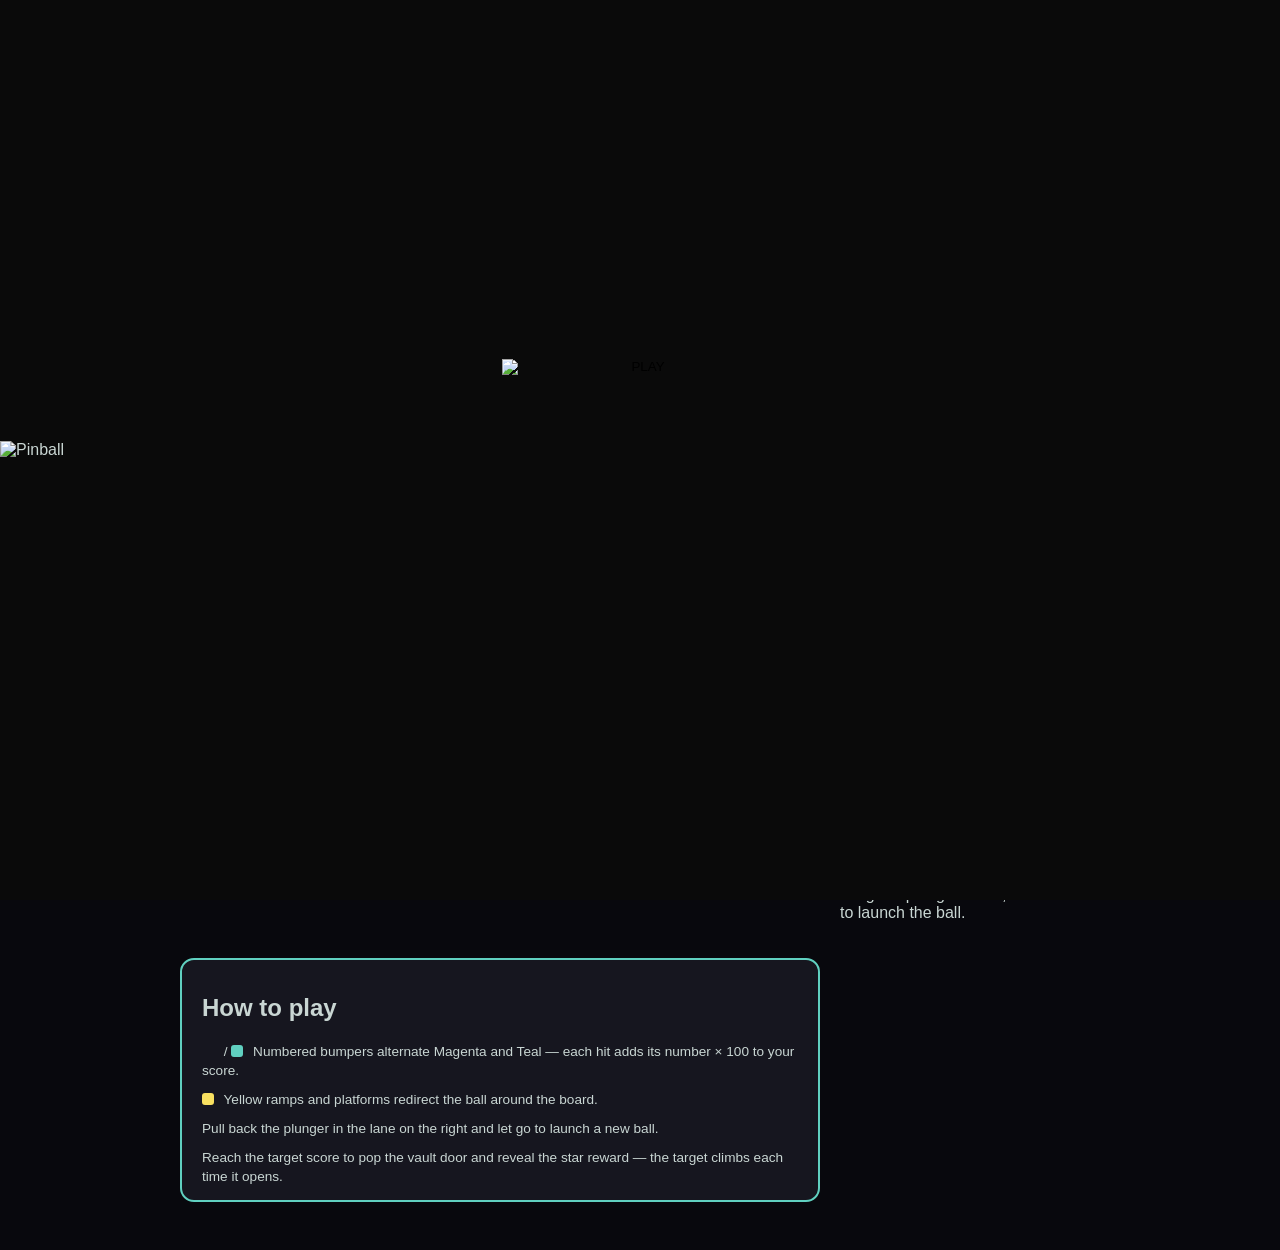
==== commit ac5306b1: "Add opening splash with pixel Play button" ====
--- a/index.html
+++ b/index.html
@@ -3,67 +3,153 @@
 <head>
 <meta charset="UTF-8">
 <meta name="viewport" content="width=device-width, initial-scale=1.0, maximum-scale=1.0, user-scalable=no">
-<title>Tilt</title>
+<title>Vault Bumper</title>
 <link rel="stylesheet" href="css/style.css">
+<style>
+
+        #sq-open {
+            position: fixed;
+            inset: 0;
+            z-index: 99999;
+            background: #0a0a0a;
+            display: flex;
+            align-items: center;
+            justify-content: center;
+            box-sizing: border-box;
+            padding: env(safe-area-inset-top) env(safe-area-inset-right) env(safe-area-inset-bottom) env(safe-area-inset-left);
+        }
+        #sq-open.is-off { display: none !important; }
+        #sq-open .sq-stage {
+            position: relative;
+            width: min(100%, 1400px);
+            max-height: 100%;
+            max-height: 100dvh;
+        }
+        #sq-open .sq-art {
+            display: block;
+            width: 100%;
+            height: auto;
+            max-height: 100dvh;
+            object-fit: contain;
+        }
+        #sq-open.pixel .sq-art {
+            image-rendering: pixelated;
+            image-rendering: crisp-edges;
+        }
+        #sq-open .sq-play {
+            position: absolute;
+            left: 50%;
+            bottom: 8%;
+            transform: translateX(-50%);
+            background: none;
+            border: 0;
+            padding: 12px 16px;
+            cursor: pointer;
+            -webkit-tap-highlight-color: transparent;
+            touch-action: manipulation;
+        }
+        #sq-open .sq-play img {
+            display: block;
+            width: 276px;
+            height: 87px;
+            image-rendering: pixelated;
+            image-rendering: crisp-edges;
+            image-rendering: -moz-crisp-edges;
+            pointer-events: none;
+        }
+        @media (max-width: 640px) {
+            #sq-open .sq-play img { width: 184px; height: 58px; }
+        }
+
+</style>
 </head>
 <body>
+<div id="sq-open" role="dialog" aria-modal="true" aria-label="Pinball">
+  <div class="sq-stage">
+    <img class="sq-art" src="assets/opening.jpg" alt="Pinball">
+    <button type="button" class="sq-play" id="sq-play" aria-label="Play">
+      <img src="assets/btn_play.png" alt="PLAY" width="92" height="29">
+    </button>
+  </div>
+</div>
+
   <div class="app">
+    <header class="topbar">
+      <div class="brand">
+        <img class="brand-icon" src="assets/star.png" alt="">
+        <div>
+          <h1>VAULT BUMPER</h1>
+          <p class="tagline">Rack up points, crack the vault</p>
+        </div>
+      </div>
+      <div class="scorecard" id="scorecard">
+        <div class="score-row">
+          <span class="score-label">Score</span>
+          <span class="score-value" id="scoreValue">0</span>
+        </div>
+        <div class="target-track">
+          <div class="target-fill" id="targetFill"></div>
+        </div>
+        <div class="target-row">
+          <span id="targetLabel">Target 3000</span>
+          <span id="ballCount">Balls launched: 0</span>
+        </div>
+      </div>
+    </header>
+
     <main class="playarea">
-      <div class="hud">
-        <div class="stat">
-          <span class="stat-label">Score</span>
-          <span class="stat-value" id="scoreValue">0</span>
-        </div>
-        <div class="stat">
-          <span class="stat-label">Balls</span>
-          <span class="stat-value" id="ballsValue">3</span>
-        </div>
-        <div class="stat">
-          <span class="stat-label">Best</span>
-          <span class="stat-value" id="bestValue">&mdash;</span>
+      <div class="stage">
+        <canvas id="board" width="440" height="760"></canvas>
+        <div class="vault" id="vault" aria-label="Vault door">
+          <div class="vault-body" aria-hidden="true"></div>
+          <div class="vault-glow" id="vaultGlow"></div>
+          <img class="vault-keyhole" src="assets/keyhole.png" alt="">
+          <div class="vault-doors">
+            <div class="vault-door-leaf left" id="doorLeft"></div>
+            <div class="vault-door-leaf right" id="doorRight"></div>
+          </div>
+          <img class="vault-star" id="vaultStar" src="assets/star.png" alt="Reward star">
+          <div class="vault-banner">Vault open!</div>
         </div>
       </div>
 
-      <p class="status" id="statusLine">Press Launch or tap Space to serve the ball.</p>
-
-      <div class="table-frame">
-        <canvas id="tableCanvas" aria-label="Pinball table"></canvas>
-      </div>
-
-      <div class="flipper-controls">
-        <button type="button" class="flipper-btn" id="leftFlipperBtn" aria-label="Left flipper">&#9668; FLIP</button>
-        <button type="button" class="btn primary launch-btn" id="launchBtn">Launch Ball</button>
-        <button type="button" class="flipper-btn" id="rightFlipperBtn" aria-label="Right flipper">FLIP &#9658;</button>
-      </div>
-
       <div class="controls">
-        <button id="restartBtn" class="btn ghost">Restart Game</button>
+        <p class="hint" id="hintLine">Drag the plunger down, then release to launch the ball.</p>
       </div>
     </main>
 
-    <details class="legend" id="legendDetails">
-      <summary>How to play</summary>
+    <aside class="legend">
+      <h2>How to play</h2>
       <ul>
-        <li><span class="swatch swatch-yellow"></span> Flippers: tap the on-screen buttons, tap the left/right side of the table, or use the arrow keys (or Z / M).</li>
-        <li>Press <strong>Space</strong> or <strong>Launch Ball</strong> to drop a new ball onto the table.</li>
-        <li><span class="swatch swatch-cyan"></span><span class="swatch swatch-red"></span><span class="swatch swatch-gold"></span> Numbered bumpers pop the ball away and score exactly what they say &mdash; 25, 100, or 50.</li>
-        <li><span class="swatch swatch-white"></span> White standup targets give the ball a smaller nudge.</li>
-        <li><span class="swatch swatch-orange"></span> Two rows of side paddles fire along with the flipper on their side &mdash; they don&rsquo;t score, but they&rsquo;ll help keep the ball bouncing.</li>
-        <li>Miss with both flippers and the ball drains down the middle &mdash; unless it hits <strong>Shoot Again</strong> dead-center for a bonus save.</li>
-        <li>You get 3 balls per game.</li>
+        <li><span class="swatch swatch-magenta"></span> / <span class="swatch swatch-teal"></span> Numbered bumpers alternate Magenta and Teal &mdash; each hit adds its number &times; 100 to your score.</li>
+        <li><span class="swatch swatch-yellow"></span> Yellow ramps and platforms redirect the ball around the board.</li>
+        <li>Pull back the plunger in the lane on the right and let go to launch a new ball.</li>
+        <li>Reach the target score to pop the vault door and reveal the star reward &mdash; the target climbs each time it opens.</li>
       </ul>
-    </details>
+    </aside>
   </div>
 
-  <div class="game-overlay" id="gameOverOverlay" hidden>
-    <div class="game-card">
-      <div class="burst" id="starBurst" aria-hidden="true"></div>
-      <h2>Game Over</h2>
-      <p id="gameOverLine">Final score 0.</p>
-      <button class="btn primary" id="playAgainBtn">Play Again</button>
-    </div>
-  </div>
+  <script src="https://cdnjs.cloudflare.com/ajax/libs/matter-js/0.20.0/matter.min.js"></script>
+  <script src="js/game.js"></script>
 
-  <script src="js/game.js"></script>
+<script>
+(function () {
+  var overlay = document.getElementById('sq-open');
+  var btn = document.getElementById('sq-play');
+  if (!overlay || !btn) return;
+  function start(e) {
+    if (e) { e.preventDefault(); e.stopPropagation(); }
+    overlay.classList.add('is-off');
+    overlay.setAttribute('aria-hidden', 'true');
+    document.dispatchEvent(new CustomEvent('sq-play'));
+  }
+  btn.addEventListener('click', start);
+  window.addEventListener('keydown', function (e) {
+    if (overlay.classList.contains('is-off')) return;
+    if (e.code === 'Enter' || e.code === 'Space') start(e);
+  });
+})();
+</script>
+
 </body>
 </html>
